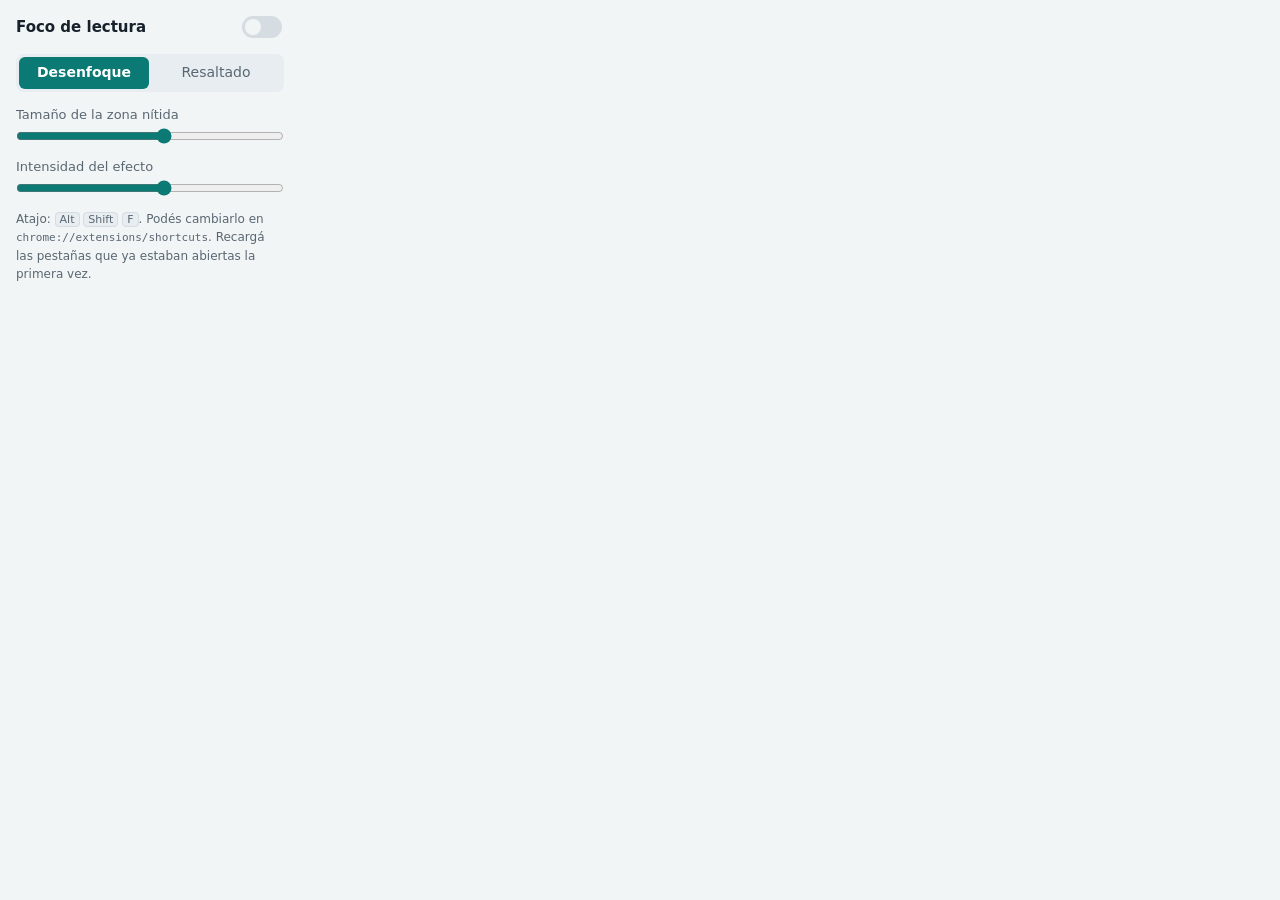
==== extension/popup.html @ 4539bddd "Add Chrome extension with cursor focus (blur/dim), line mode not included yet Co-Authored-By: Claude" ====
<!doctype html>
<html lang="es">
<head>
<meta charset="utf-8">
<meta name="viewport" content="width=device-width, initial-scale=1">
<title>Foco de lectura</title>
<link rel="stylesheet" href="popup.css">
</head>
<body>
<header>
  <strong>Foco de lectura</strong>
  <button type="button" class="switch" id="onoff" role="switch" aria-checked="false" aria-label="Activar foco"><i></i></button>
</header>

<div class="seg" role="group" aria-label="Efecto">
  <button type="button" data-effect="blur" aria-pressed="true">Desenfoque</button>
  <button type="button" data-effect="dim" aria-pressed="false">Resaltado</button>
</div>

<div class="field">
  <label for="zone">Tamaño de la zona nítida <output id="zoneO"></output></label>
  <input id="zone" type="range" min="1" max="10" step="1">
</div>
<div class="field">
  <label for="strength">Intensidad del efecto <output id="strengthO"></output></label>
  <input id="strength" type="range" min="1" max="10" step="1">
</div>

<p class="hint">Atajo: <kbd>Alt</kbd> <kbd>Shift</kbd> <kbd>F</kbd>. Podés cambiarlo en <code>chrome://extensions/shortcuts</code>. Recargá las pestañas que ya estaban abiertas la primera vez.</p>

<script src="popup.js"></script>
</body>
</html>
---- extension/popup.css ----
:root {
  color-scheme: light;
  --bg: #F2F5F6;
  --fg: #17212B;
  --muted: #5A6772;
  --line: #D5DDE2;
  --ctl: #E7EDF0;
  --accent: #0B7A75;
  --accent-fg: #FFFFFF;
}
@media (prefers-color-scheme: dark) {
  :root {
    color-scheme: dark;
    --bg: #10171C; --fg: #DCE4EA; --muted: #93A1AC; --line: #2A3640;
    --ctl: #1A242B; --accent: #4CC9BE; --accent-fg: #08201E;
  }
}
* { box-sizing: border-box; }
body {
  margin: 0; width: 300px; padding: 14px 16px 16px; display: grid; gap: 14px;
  background: var(--bg); color: var(--fg); font: 14px/1.4 system-ui, sans-serif;
}
header { display: flex; align-items: center; justify-content: space-between; }
header strong { font-size: 15px; }
button, input { font: inherit; color: inherit; }
:focus-visible { outline: 2px solid var(--accent); outline-offset: 2px; }

.switch { border: 0; background: transparent; cursor: pointer; padding: 2px; }
.switch i { display: block; width: 40px; height: 22px; border-radius: 11px; background: var(--line); position: relative; transition: background .15s; }
.switch i::after { content: ""; position: absolute; top: 3px; left: 3px; width: 16px; height: 16px; border-radius: 50%; background: var(--bg); transition: transform .15s; }
.switch[aria-checked="true"] i { background: var(--accent); }
.switch[aria-checked="true"] i::after { transform: translateX(18px); }

.seg { display: flex; background: var(--ctl); border-radius: 8px; padding: 3px; gap: 2px; }
.seg button { flex: 1; border: 0; background: transparent; padding: 6px 8px; border-radius: 6px; cursor: pointer; color: var(--muted); }
.seg button[aria-pressed="true"] { background: var(--accent); color: var(--accent-fg); font-weight: 700; }

.field { display: grid; gap: 4px; }
.field label { display: flex; justify-content: space-between; color: var(--muted); font-size: 13px; }
.field output { color: var(--fg); font-variant-numeric: tabular-nums; }
input[type="range"] { width: 100%; accent-color: var(--accent); margin: 0; }

.hint { margin: 0; color: var(--muted); font-size: 12px; line-height: 1.5; }
kbd { border: 1px solid var(--line); border-radius: 4px; padding: 0 4px; background: var(--ctl); font: inherit; font-size: 11px; }
code { font-size: 11px; }
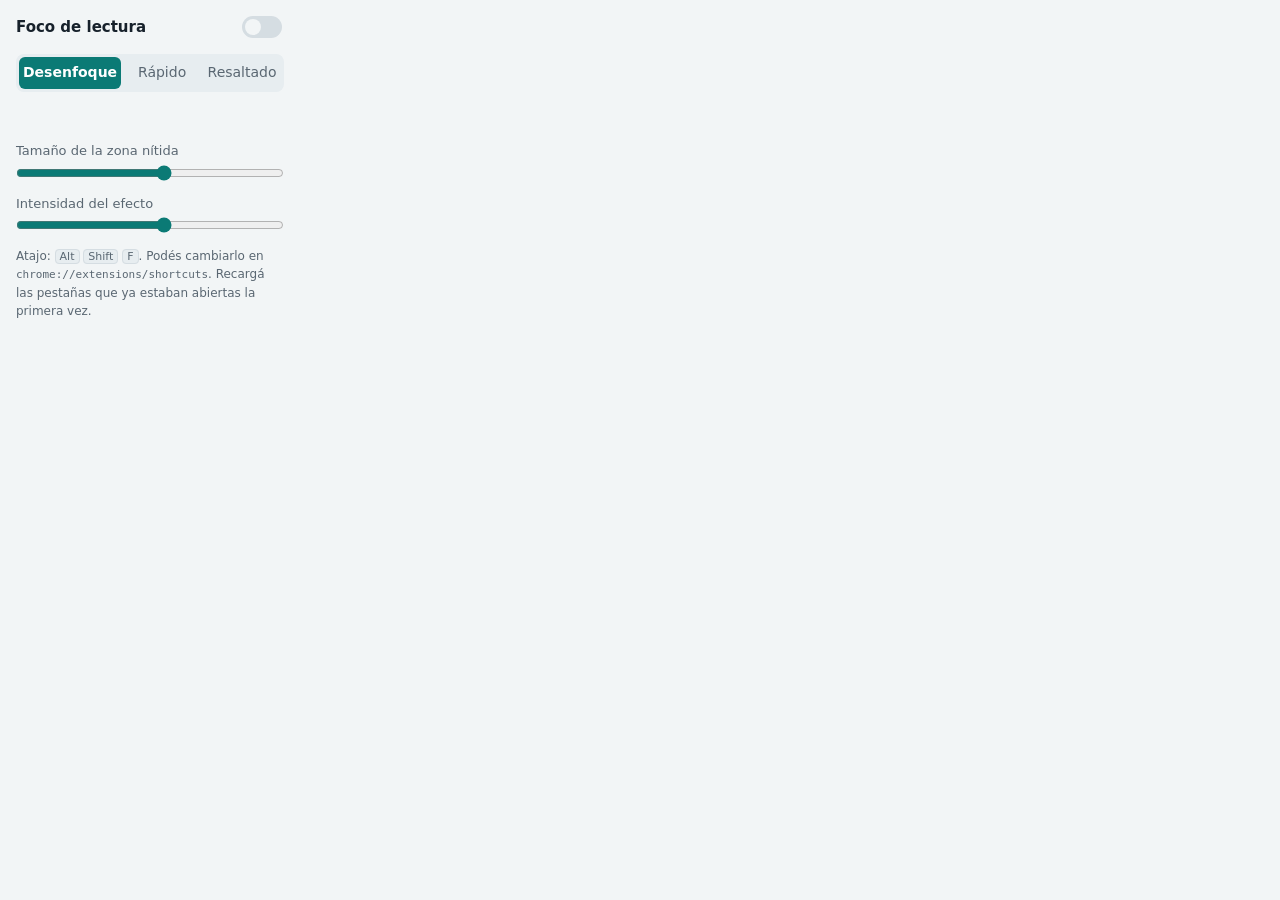
==== commit 143d3fde: "Add experimental tiled blur effect to the extension Splits the blur layer into 160px tiles so moving" ====
--- a/extension/popup.html
+++ b/extension/popup.html
@@ -14,8 +14,10 @@
 
 <div class="seg" role="group" aria-label="Efecto">
   <button type="button" data-effect="blur" aria-pressed="true">Desenfoque</button>
+  <button type="button" data-effect="tiles" aria-pressed="false">Rápido</button>
   <button type="button" data-effect="dim" aria-pressed="false">Resaltado</button>
 </div>
+<p class="hint" id="effectHint"></p>
 
 <div class="field">
   <label for="zone">Tamaño de la zona nítida <output id="zoneO"></output></label>
--- a/extension/popup.css
+++ b/extension/popup.css
@@ -32,7 +32,8 @@
 .switch[aria-checked="true"] i::after { transform: translateX(18px); }
 
 .seg { display: flex; background: var(--ctl); border-radius: 8px; padding: 3px; gap: 2px; }
-.seg button { flex: 1; border: 0; background: transparent; padding: 6px 8px; border-radius: 6px; cursor: pointer; color: var(--muted); }
+#effectHint { margin-top: -6px; min-height: 2.4em; }
+.seg button { flex: 1; border: 0; background: transparent; padding: 6px 4px; border-radius: 6px; cursor: pointer; color: var(--muted); }
 .seg button[aria-pressed="true"] { background: var(--accent); color: var(--accent-fg); font-weight: 700; }
 
 .field { display: grid; gap: 4px; }
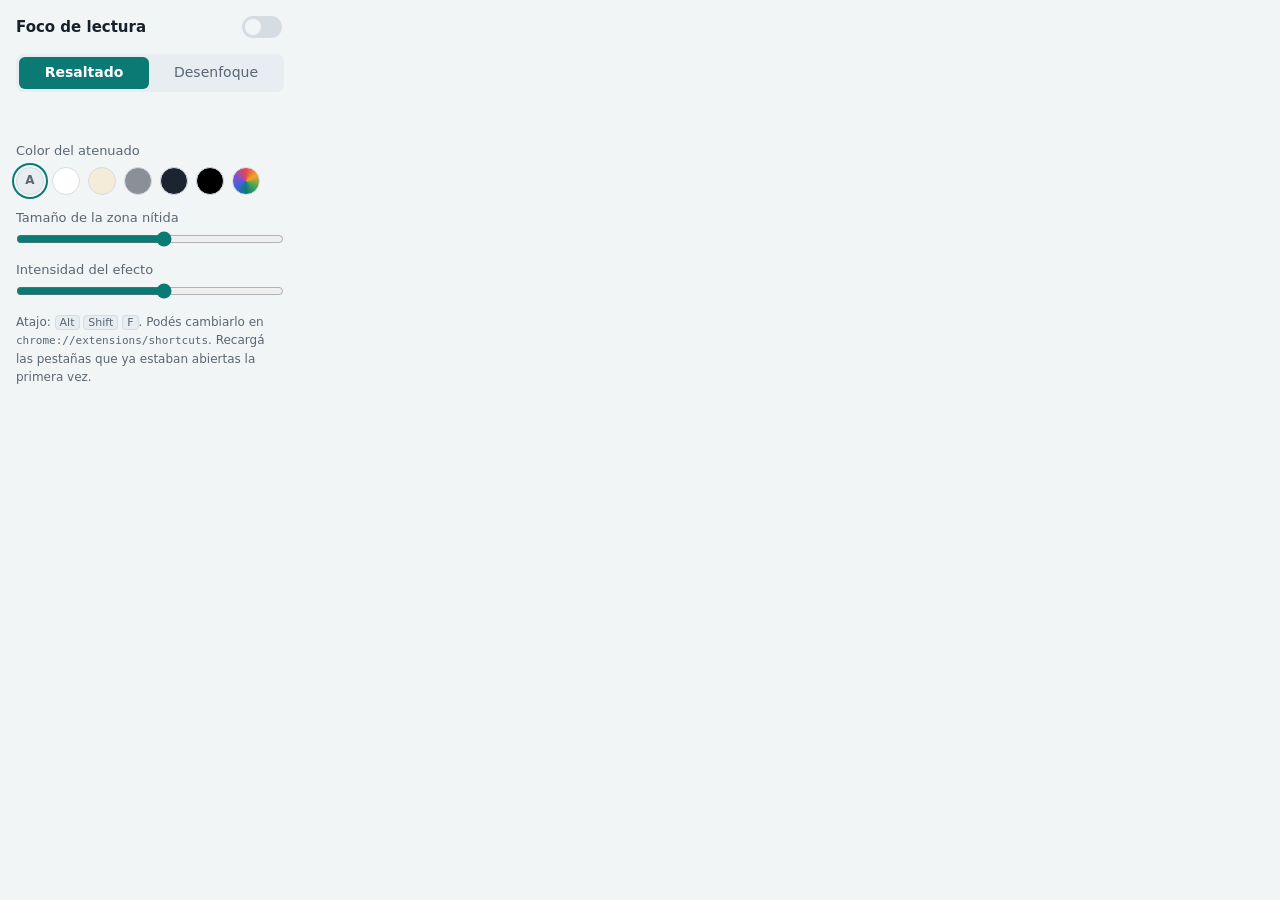
==== commit 9d9a4caa: "Remove tiled blur, make dim the default effect and add dim color choice Co-Authored-By: Claude Opus " ====
--- a/extension/popup.html
+++ b/extension/popup.html
@@ -13,11 +13,25 @@
 </header>
 
 <div class="seg" role="group" aria-label="Efecto">
-  <button type="button" data-effect="blur" aria-pressed="true">Desenfoque</button>
-  <button type="button" data-effect="tiles" aria-pressed="false">Rápido</button>
-  <button type="button" data-effect="dim" aria-pressed="false">Resaltado</button>
+  <button type="button" data-effect="dim" aria-pressed="true">Resaltado</button>
+  <button type="button" data-effect="blur" aria-pressed="false">Desenfoque</button>
 </div>
 <p class="hint" id="effectHint"></p>
+
+<div class="field" id="colorField">
+  <span class="label" id="colorLabel">Color del atenuado <output id="colorO"></output></span>
+  <div class="swatches" role="group" aria-labelledby="colorLabel">
+    <button type="button" class="swatch auto" data-color="auto" aria-pressed="true" title="Fondo de la página" aria-label="Fondo de la página">A</button>
+    <button type="button" class="swatch" data-color="#ffffff" aria-pressed="false" title="Blanco" aria-label="Blanco" style="--c:#ffffff"></button>
+    <button type="button" class="swatch" data-color="#f4ecd8" aria-pressed="false" title="Sepia" aria-label="Sepia" style="--c:#f4ecd8"></button>
+    <button type="button" class="swatch" data-color="#8a8f98" aria-pressed="false" title="Gris" aria-label="Gris" style="--c:#8a8f98"></button>
+    <button type="button" class="swatch" data-color="#1b2430" aria-pressed="false" title="Azul noche" aria-label="Azul noche" style="--c:#1b2430"></button>
+    <button type="button" class="swatch" data-color="#000000" aria-pressed="false" title="Negro" aria-label="Negro" style="--c:#000000"></button>
+    <label class="swatch custom" title="Otro color">
+      <input type="color" id="customColor" value="#cfe8ff" aria-label="Elegir otro color">
+    </label>
+  </div>
+</div>
 
 <div class="field">
   <label for="zone">Tamaño de la zona nítida <output id="zoneO"></output></label>
--- a/extension/popup.css
+++ b/extension/popup.css
@@ -37,7 +37,23 @@
 .seg button[aria-pressed="true"] { background: var(--accent); color: var(--accent-fg); font-weight: 700; }
 
 .field { display: grid; gap: 4px; }
-.field label { display: flex; justify-content: space-between; color: var(--muted); font-size: 13px; }
+.field[hidden] { display: none; }
+.field label, .field .label { display: flex; justify-content: space-between; color: var(--muted); font-size: 13px; }
+
+.swatches { display: flex; flex-wrap: wrap; gap: 8px; padding-top: 2px; }
+.swatch {
+  width: 28px; height: 28px; border-radius: 50%; padding: 0; cursor: pointer;
+  border: 1px solid var(--line); background: var(--c, var(--ctl));
+  box-shadow: 0 0 0 2px var(--bg);
+}
+.swatch[aria-pressed="true"], .swatch.custom.on { box-shadow: 0 0 0 2px var(--bg), 0 0 0 4px var(--accent); }
+.swatch.auto { font-size: 12px; font-weight: 700; color: var(--muted); }
+.swatch.custom {
+  position: relative; overflow: hidden; display: block;
+  background: conic-gradient(#e5484d, #f5a524, #46a758, #0b7a75, #3e63dd, #8e4ec6, #e5484d);
+}
+.swatch.custom input { position: absolute; inset: 0; width: 100%; height: 100%; opacity: 0; cursor: pointer; border: 0; padding: 0; }
+.swatch.custom:focus-within { outline: 2px solid var(--accent); outline-offset: 2px; }
 .field output { color: var(--fg); font-variant-numeric: tabular-nums; }
 input[type="range"] { width: 100%; accent-color: var(--accent); margin: 0; }
 
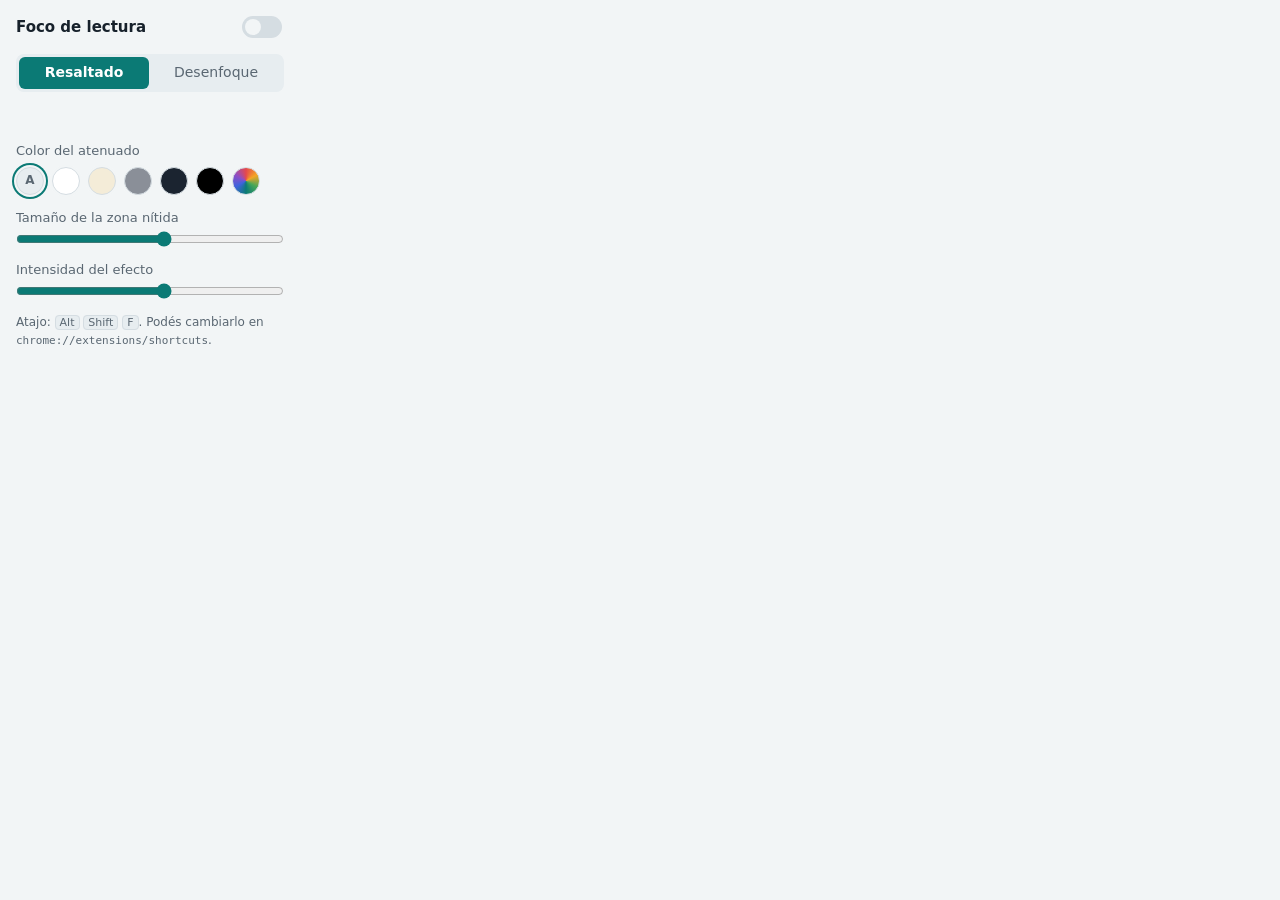
==== commit 03eaf881: "Reinject content script into open tabs on install/reload and clean up stale overlays Settings change" ====
--- a/extension/popup.html
+++ b/extension/popup.html
@@ -42,7 +42,7 @@
   <input id="strength" type="range" min="1" max="10" step="1">
 </div>
 
-<p class="hint">Atajo: <kbd>Alt</kbd> <kbd>Shift</kbd> <kbd>F</kbd>. Podés cambiarlo en <code>chrome://extensions/shortcuts</code>. Recargá las pestañas que ya estaban abiertas la primera vez.</p>
+<p class="hint">Atajo: <kbd>Alt</kbd> <kbd>Shift</kbd> <kbd>F</kbd>. Podés cambiarlo en <code>chrome://extensions/shortcuts</code>.</p>
 
 <script src="popup.js"></script>
 </body>
